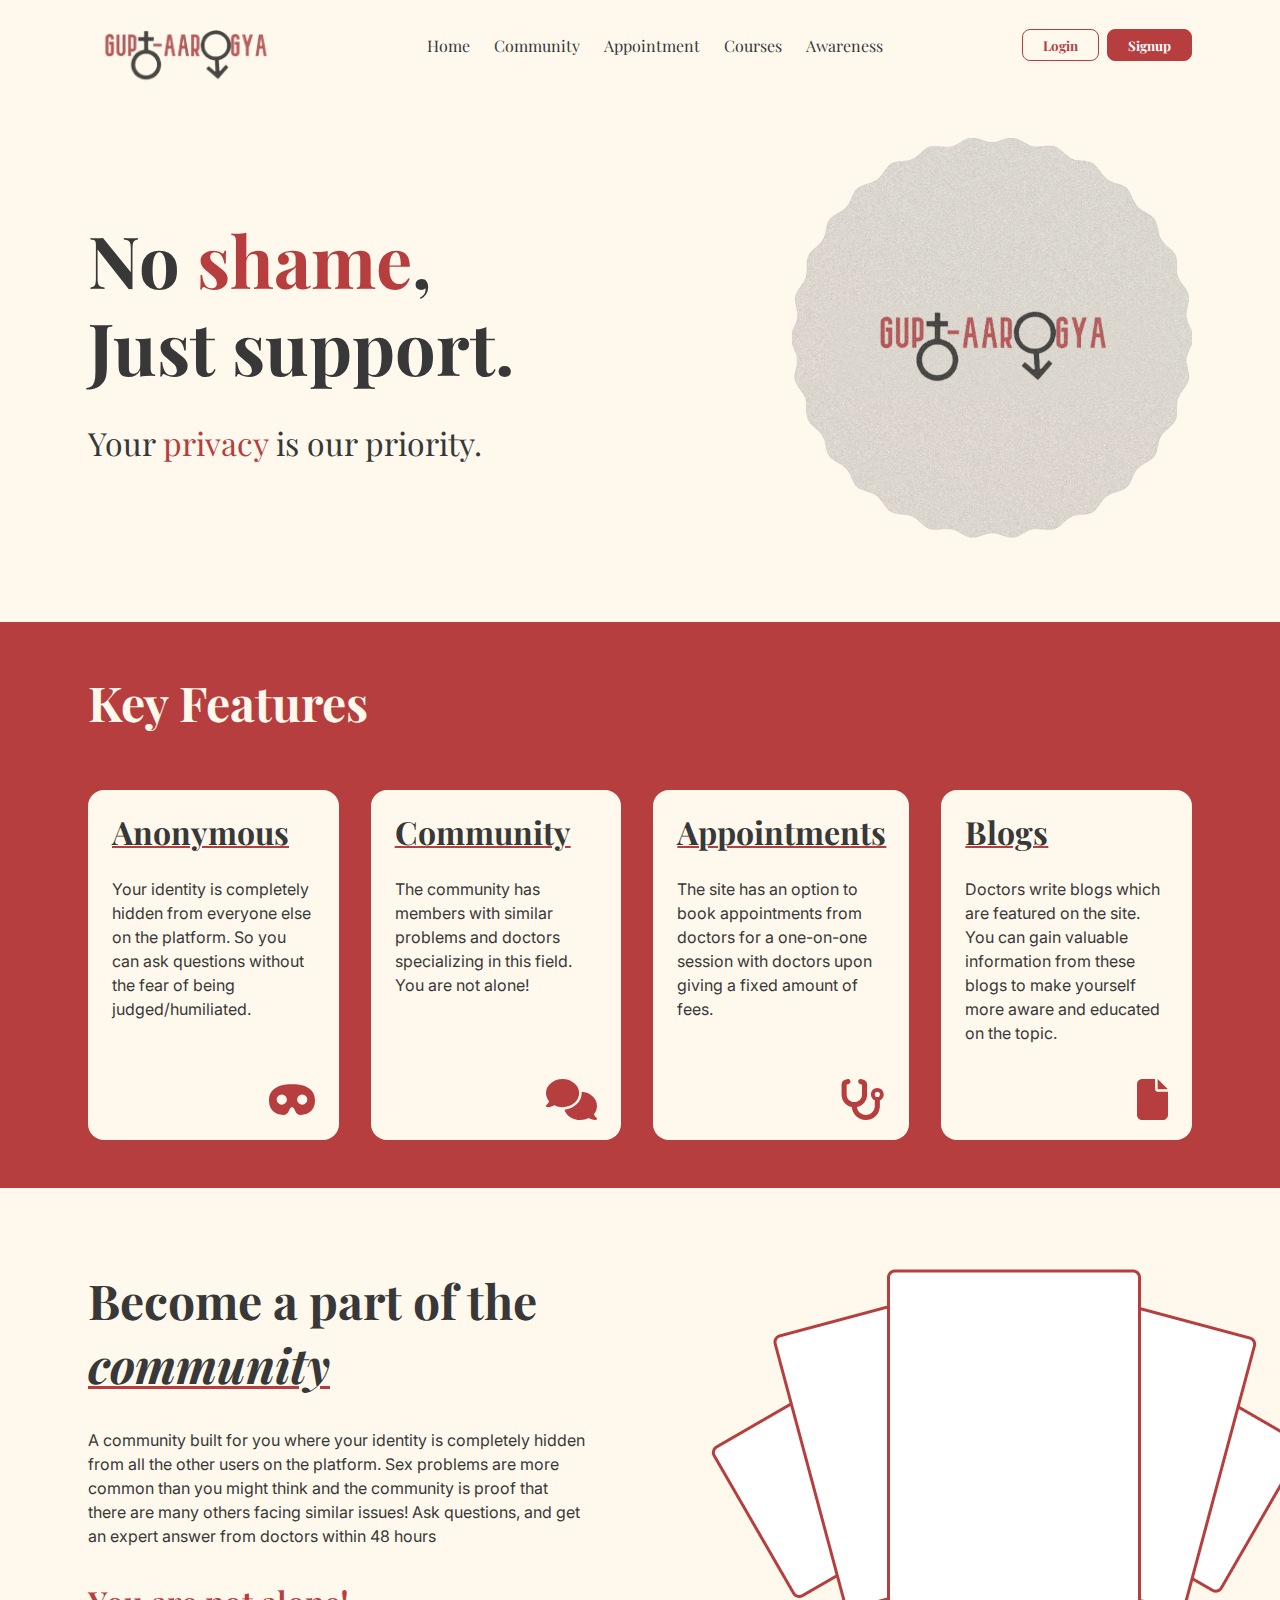
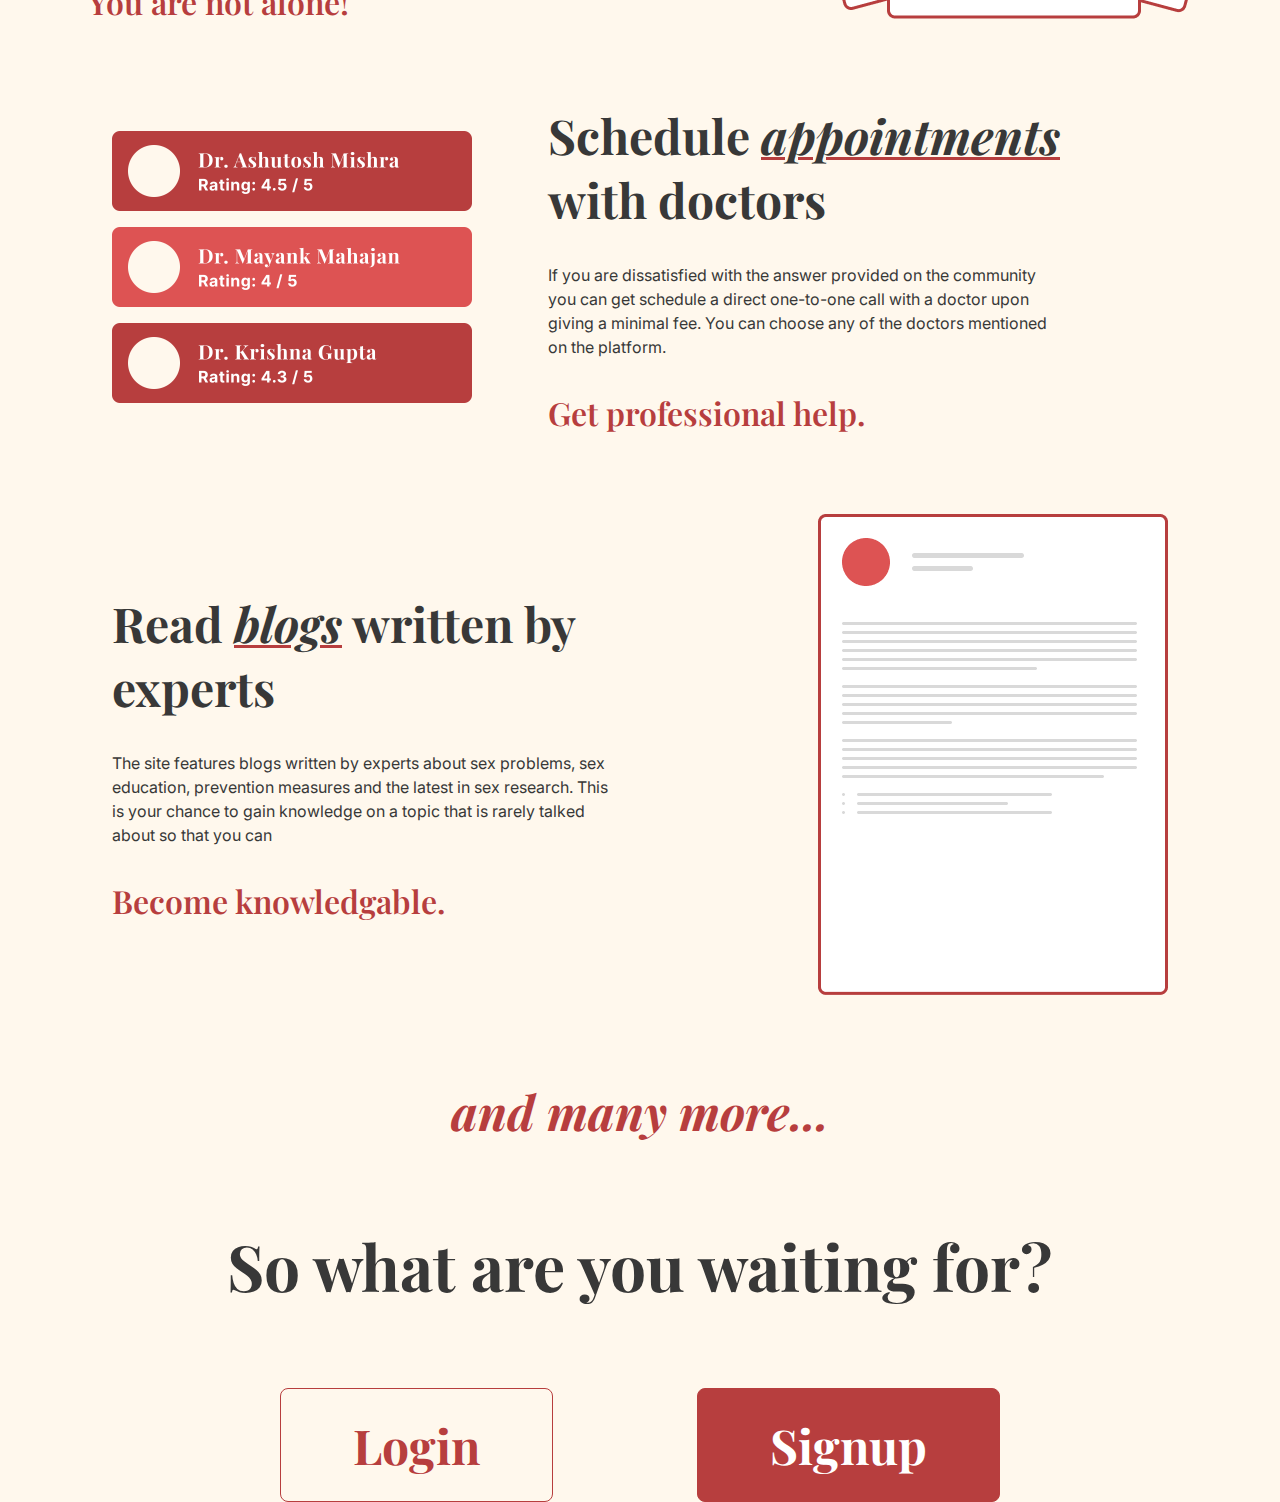
==== index.html @ a77c614d "Rename landing.html to index.html" ====
<!DOCTYPE html>
<html lang="en">
  <head>
    <meta charset="UTF-8" />
    <meta name="viewport" content="width=device-width, initial-scale=1.0" />
    <title>Gupt Aarogya - Landing Page</title>
    <link rel="stylesheet" href="utilities.css" />
    <link rel="stylesheet" href="landing.css" />
    <link rel="stylesheet" href="nav.css" />
  </head>
  <body>
    <!-- Header -->
    <header class="container-lg">
      <!-- Nav bar -->
      <nav class="navbar" id="primary-navbar">
        <img src="assets/images/Logo text.png" alt="Logo" class="logo-text" />
        <ul class="nav-links">
          <a href="#">
            <li id="community" class="nav-link inactive">Home</li>
          </a>
          <a href="#">
            <li id="community" class="nav-link inactive">Community</li>
          </a>
          <a href="#">
            <li id="blog" class="nav-link inactive">Appointment</li>
          </a>
          <a href="#">
            <li id="courses" class="nav-link inactive">Courses</li>
          </a>
          <a href="#">
            <li id="awareness" class="nav-link inactive">Awareness</li>
          </a>
        </ul>
        <ul class="cta-btns">
          <button class="cta-btn login-btn">Login</button>
          <button class="cta-btn signup-btn">Signup</button>
        </ul>
      </nav>
    </header>
    <main>
      <!-- Hero Section -->
      <section class="section-container container-lg" id="hero-section">
        <article class="text">
          <h1 id="display-heading">
            No <span class="highlighted-text">shame</span>, Just support.
          </h1>
          <h2 class="motto">
            Your <span class="highlighted-text">privacy</span> is our priority.
          </h2>
        </article>
        <article class="illustration">
          <img src="assets/images/Logo text.png" class="logo-text" alt="" />
          <img
            class="circle-bg"
            src="assets/images/Logo bg circle.png"
            alt=""
          />
        </article>
      </section>

      <!-- Key Features Section -->
      <section class="container-full-width" id="key-features-section">
        <section class="container-lg" id="key-features">
          <h2 class="section-heading">Key Features</h2>
          <artice class="cards-container">
            <div class="card">
              <h3 class="card-heading">Anonymous</h3>
              <p class="card-text">
                Your identity is completely hidden from everyone else on the
                platform. So you can ask questions without the fear of being
                judged/humiliated.
              </p>
              <img
                class="card-icon"
                src="assets/images/mask-solid.svg"
                alt=""
              />
            </div>
            <div class="card">
              <h3 class="card-heading">Community</h3>
              <p class="card-text">
                The community has members with similar problems and doctors
                specializing in this field. You are not alone!
              </p>
              <img
                class="card-icon"
                src="assets/images/comments-solid.svg"
                alt=""
              />
            </div>
            <div class="card">
              <h3 class="card-heading">Appointments</h3>
              <p class="card-text">
                The site has an option to book appointments from doctors for a
                one-on-one session with doctors upon giving a fixed amount of
                fees.
              </p>
              <img
                class="card-icon"
                src="assets/images/stethoscope-solid.svg"
                alt=""
              />
            </div>
            <div class="card">
              <h3 class="card-heading">Blogs</h3>
              <p class="card-text">
                Doctors write blogs which are featured on the site. You can gain
                valuable information from these blogs to make yourself more
                aware and educated on the topic.
              </p>
              <img
                class="card-icon"
                src="assets/images/file-solid.svg"
                alt=""
              />
            </div>
          </artice>
        </section>
      </section>

      <!-- Community Section -->
      <section class="section-container container-lg" id="community-section">
        <article class="text">
          <h2 class="section-heading">
            Become a part of the
            <i><span class="underlined-text">community</span></i>
          </h2>
          <p class="section-desc">
            A community built for you where your identity is completely hidden
            from all the other users on the platform. Sex problems are more
            common than you might think and the community is proof that there
            are many others facing similar issues! Ask questions, and get an
            expert answer from doctors within 48 hours
          </p>
          <h3 class="section-summary">You are not alone!</h3>
        </article>
        <article class="illustration">
          <img src="assets/images/Community Cards.png" alt="" />
        </article>
      </section>

      <!-- Appointments Section -->
      <section
        class="padded-container section-container container-lg"
        id="appointments-section"
      >
        <article class="illustration">
          <img src="assets/images/Appointments.png" alt="" />
        </article>
        <article class="text">
          <h2 class="section-heading">
            Schedule
            <i><span class="underlined-text">appointments</span></i> with
            doctors
          </h2>
          <p class="section-desc">
            If you are dissatisfied with the answer provided on the community
            you can get schedule a direct one-to-one call with a doctor upon
            giving a minimal fee. You can choose any of the doctors mentioned on
            the platform.
          </p>
          <h3 class="section-summary">Get professional help.</h3>
        </article>
      </section>

      <!-- Blog Section -->
      <section
        class="padded-container section-container container-lg"
        id="blogs-section"
      >
        <article class="text">
          <h2 class="section-heading">
            Read
            <i><span class="underlined-text">blogs</span></i> written by experts
          </h2>
          <p class="section-desc">
            The site features blogs written by experts about sex problems, sex
            education, prevention measures and the latest in sex research. This
            is your chance to gain knowledge on a topic that is rarely talked
            about so that you can
          </p>
          <h3 class="section-summary">Become knowledgable.</h3>
        </article>
        <article class="illustration">
          <img src="assets/images/Blog.png" alt="" />
        </article>
      </section>

      <i
        ><h2
          class="section-heading highlighted-text"
          style="text-align: center; width: 100%"
        >
          and many more...
        </h2></i
      >

      <h2 class="cta-text">So what are you waiting for?</h2>
      <ul class="cta-btns final-cta">
        <button class="cta-btn login-btn">Login</button>
        <button class="cta-btn signup-btn">Signup</button>
      </ul>
    </main>
    <footer></footer>

    <script src="script.js"></script>
  </body>
</html>
---- utilities.css ----
.container-lg {
  /* background-color: rgba(255, 0, 0, 0.135); */
  margin-inline: auto;
  max-width: 1120px;
  padding-inline: 0.5rem;
}

.container-full-width {
  margin: 0;
  width: 100vw;
}
---- landing.css ----
@import url("https://fonts.googleapis.com/css2?family=Playfair+Display:ital,wght@0,400..900;1,400..900&display=swap");
@import url("https://fonts.googleapis.com/css2?family=Inter:wght@100..900&display=swap");
/* CSS RESET */
* {
  margin: 0;
  padding: 0;
  box-sizing: border-box;
}

h1,
h2,
h3,
button {
  font-family: "Playfair Display", serif;
}

p {
  font-family: "Inter", sans-serif;
}

ol,
ul {
  list-style: none;
}
a {
  text-decoration: none;
  color: var(--dark-text-color);
  font-family: "Playfair Display", serif;
}
/* Variables */
:root {
  --color-primary: #b73e3e;
  --color-secondary: #dd5353;
  --color-neutral-100: #fff8ed;
  --color-neutral-900: #383838;
  --bg-color: var(--color-neutral-100);
  --light-text-color: var(--color-neutral-100);
  --dark-text-color: var(--color-neutral-900);
  --highlighted-text-color: var(--color-primary);

  --fs-xl: 4.5rem;
  --fs-large: 3rem;
  --fs-med: 2rem;
  --fs-regular: 1rem;

  --fs-display: var(--fs-xl);
  --fs-heading: var(--fs-large);
  --fs-subheading: var(--fs-med);
  --fs-text: var(--fs-regular);

  --fw-heading: 700;
  --fw-subheading: 700;
  --fw-text: 400;
}

/* ---------------------------------------------------------------------------------- */

/* Landing Page */

html {
  min-height: 100vh;
  width: 100vw;
}

body {
  min-width: fit-content;
  width: 100%;
  height: 100%;
  color: var(--dark-text-color);
  background-color: var(--bg-color);
}

p {
  line-height: 150%;
}

.section-container {
  display: flex;
  justify-content: space-between;
  align-items: center;
  margin-bottom: 5rem;
}

.padded-container {
  /* max-width: 1056px; */
  padding-inline: 2rem;
}

.section-container .text {
  display: flex;
  flex-direction: column;
  gap: 2rem;
}

.section-heading {
  font-size: var(--fs-heading);
  font-weight: var(--fw-heading);
  width: 20ch;
}

.section-container .section-desc {
  font-size: var(--fs-text);
  font-weight: var(--fw-text);
  width: 50ch;
}

.section-container .section-summary {
  font-size: var(--fs-med);
  font-weight: 600;
  color: var(--color-primary);
}

.highlighted-text {
  color: var(--color-primary);
}

.underlined-text {
  text-decoration: var(--color-primary) underline 3px;
}

/* Header and Nav */
nav {
  display: flex;
  justify-content: space-between;
  align-items: center;
}

img.logo-text {
  width: 200px;
  object-fit: cover;
}

.nav-links {
  display: flex;
  justify-content: center;
  flex-wrap: wrap;
  gap: 1.5rem;
}

.active {
  color: var(--color-secondary);
  text-decoration: underline;
}

.cta-btns {
  display: flex;
  gap: 0.5rem;
}

.cta-btn {
  border: 1px solid var(--color-primary);
  border-radius: 8px;
  padding: 0.5em 1.5em;
  font-weight: var(--fw-heading);
}

.login-btn {
  color: var(--color-primary);
  background-color: transparent;
}

.signup-btn {
  color: white;
  background-color: var(--color-primary);
}

/* Main Section */

/* Hero Section */

#hero-section {
  margin-top: 3rem;
}

#display-heading {
  width: 10ch;
  font-size: var(--fs-display);
  font-weight: var(--fw-heading);
  line-height: 120%;
}

.motto {
  font-size: var(--fs-med);
  font-weight: var(--fw-text);
}

.illustration {
  position: relative;
}

.illustration .logo-text {
  z-index: 2;
  width: 280px;
  position: absolute;
  left: 51%;
  top: 48%;
  transform: translate(-50%, -50%);
}

.circle-bg {
  animation: 25s linear rotate infinite;
  width: 400px;
  object-fit: contain;
}

/* Key Features Section */
#key-features-section {
  background-color: var(--color-primary);
  padding-block: 3rem;
  margin-bottom: 5rem;
}

#key-features-section .section-heading {
  color: var(--light-text-color);
}

.cards-container {
  margin-top: 3.5rem;
  display: flex;
  justify-content: space-between;
  gap: 2rem;
}

.card {
  position: relative;
  width: 256px;
  height: 350px;
  background-color: var(--color-neutral-100);
  padding: 1.25rem 1.5rem;
  border-radius: 1rem;
}

.card-heading {
  font-size: var(--fs-med);
  text-decoration: underline var(--color-primary) 2px;
  margin-bottom: 1.5rem;
}

.card-icon {
  position: absolute;
  bottom: 1.25rem;
  right: 1.5rem;
  height: 41px;
}

/* Appointments */
#appointments-section img {
  width: 360px;
  object-fit: contain;
}

.cta-text {
  text-align: center;
  font-size: 4rem;
  margin-block: 5rem;
}

.final-cta {
  gap: 9rem;
  justify-content: center;
}

.final-cta button {
  font-size: 3rem;
}

/* Animations */
@keyframes rotate {
  from {
    transform: rotate(0deg);
  }
  to {
    transform: rotate(360deg);
  }
}
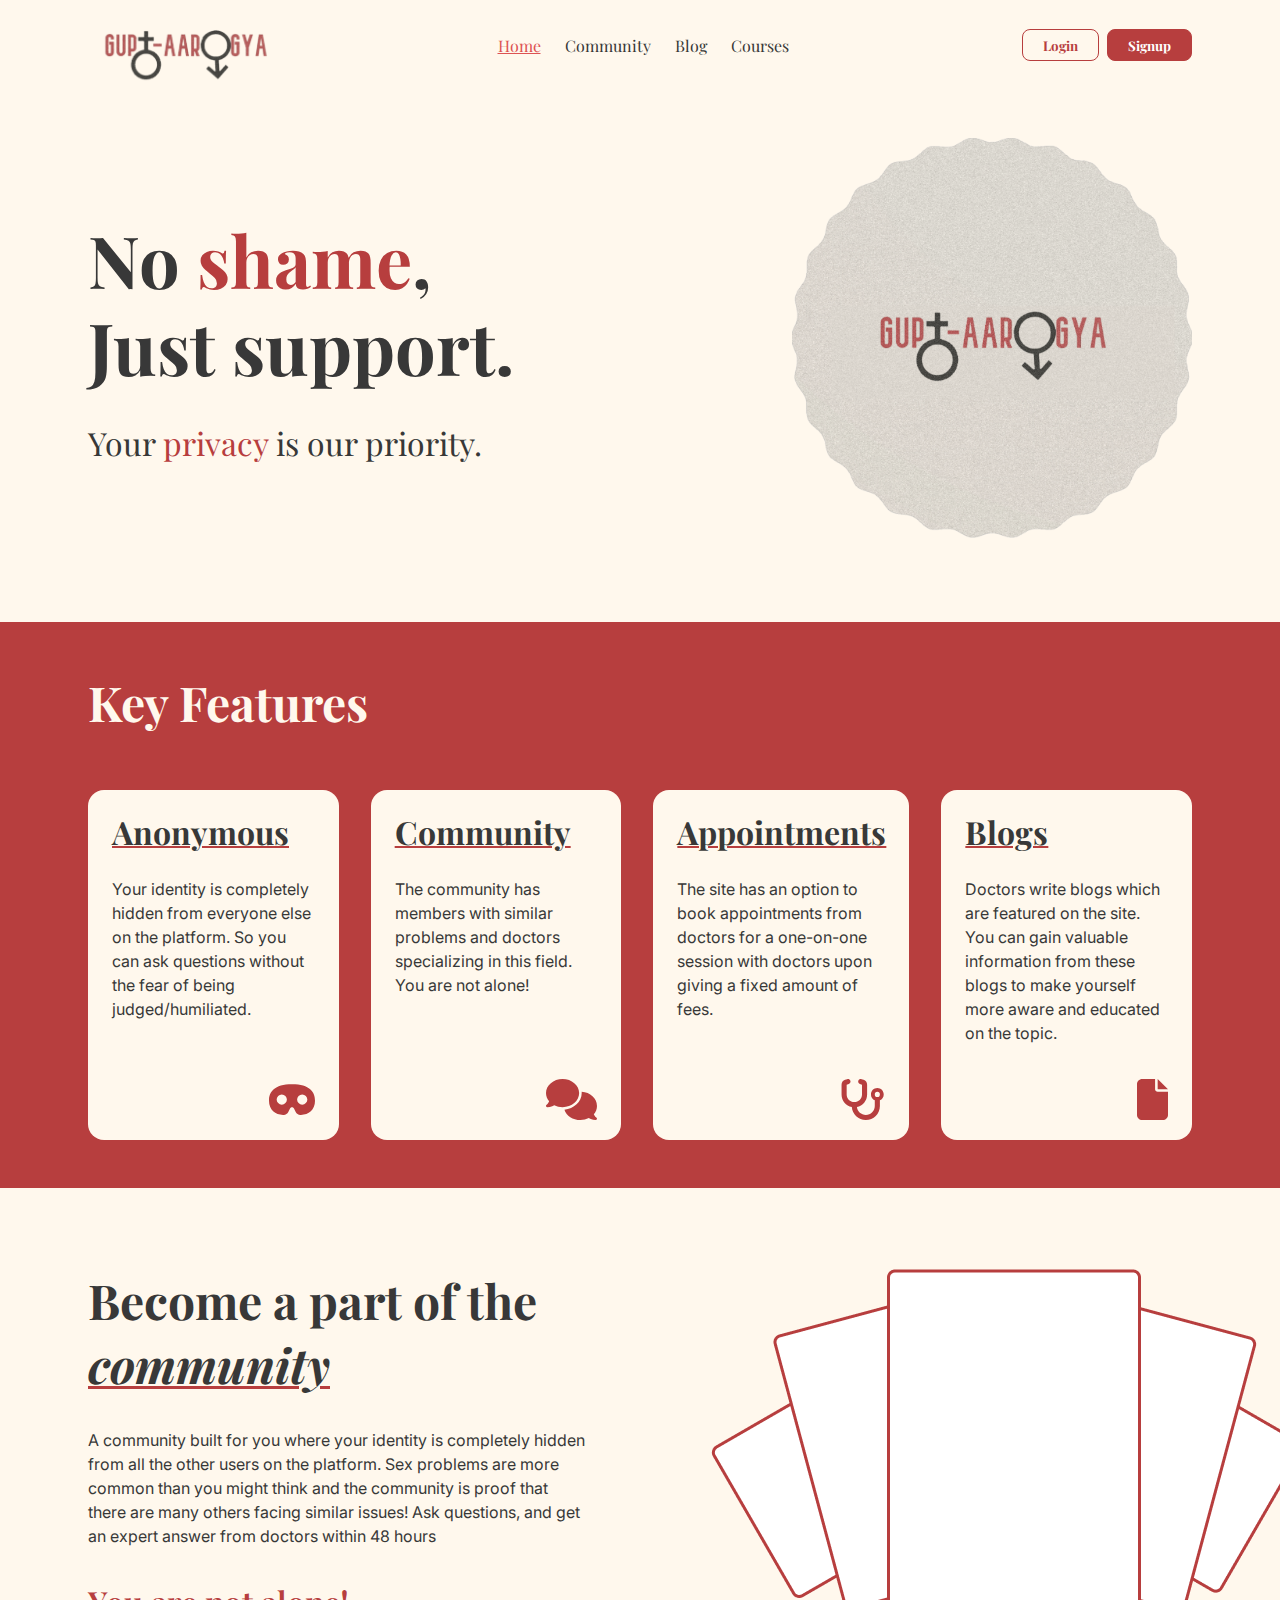
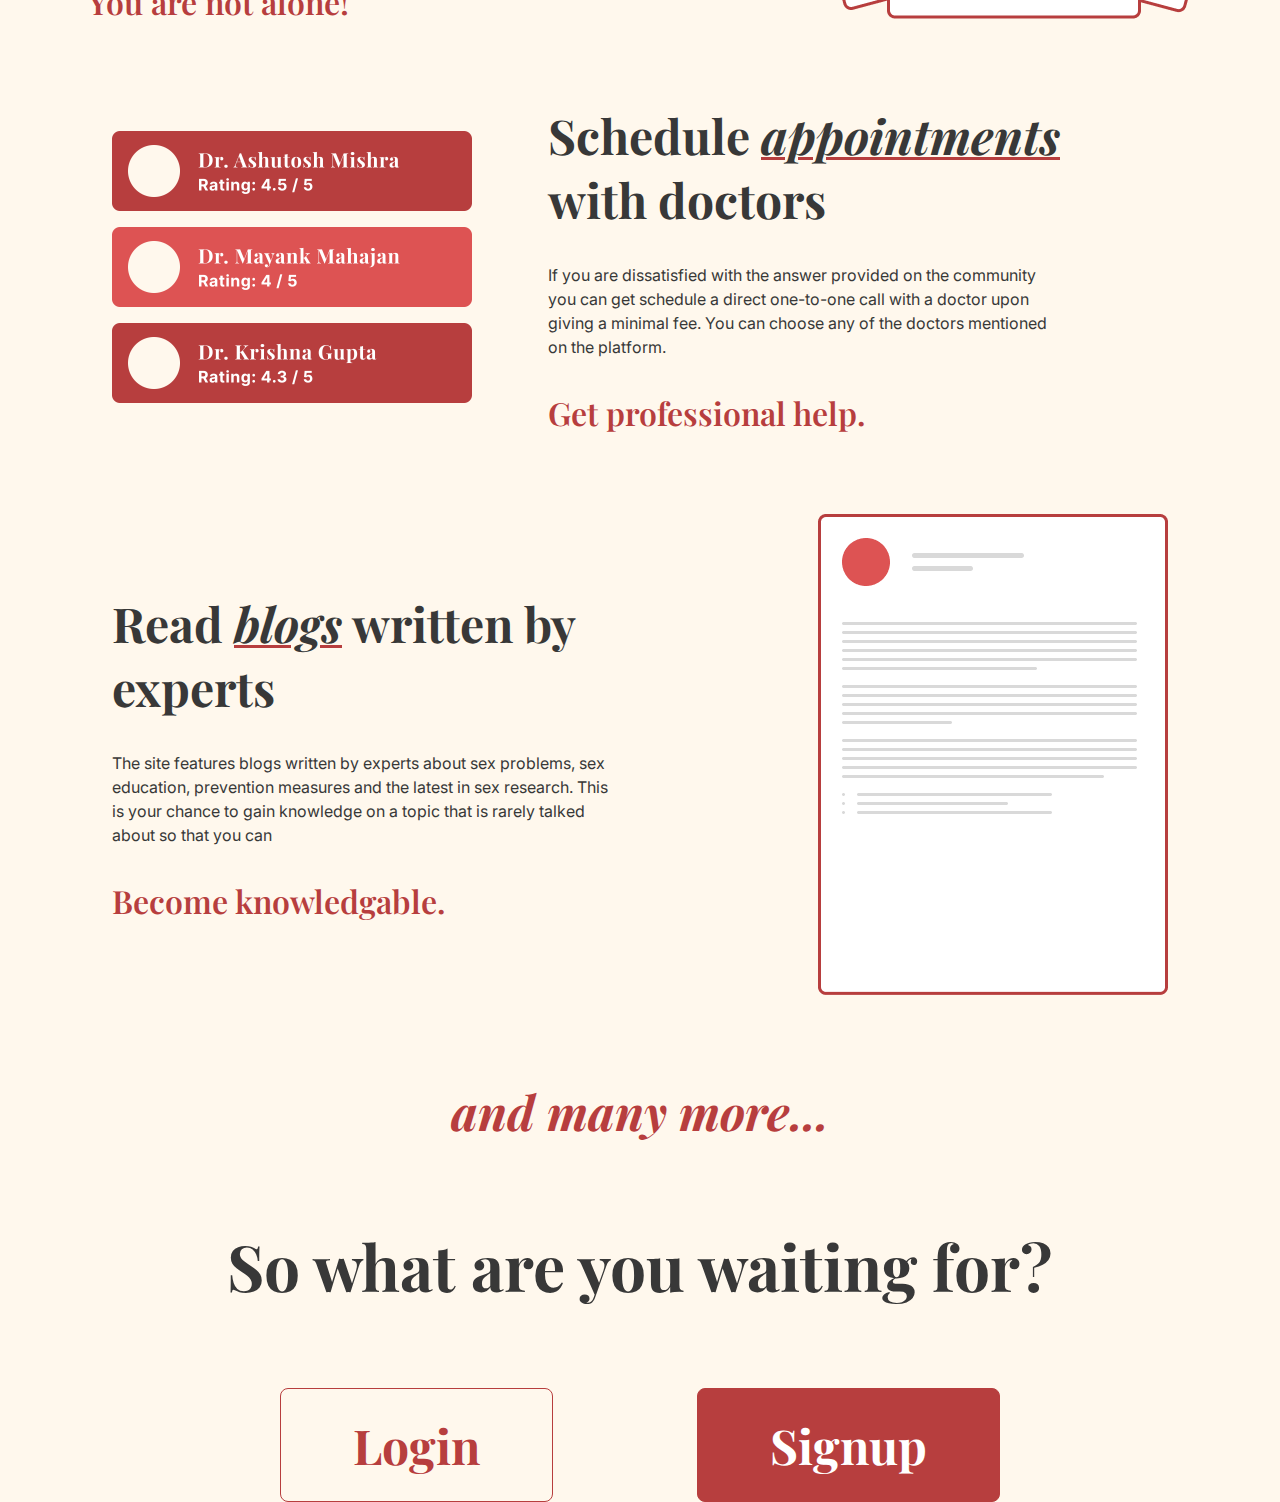
==== commit bafa1f6c: "Update index.html" ====
--- a/index.html
+++ b/index.html
@@ -16,20 +16,18 @@
         <img src="assets/images/Logo text.png" alt="Logo" class="logo-text" />
         <ul class="nav-links">
           <a href="#">
-            <li id="community" class="nav-link inactive">Home</li>
+            <li id="home" class="nav-link active">Home</li>
           </a>
           <a href="#">
             <li id="community" class="nav-link inactive">Community</li>
           </a>
           <a href="#">
-            <li id="blog" class="nav-link inactive">Appointment</li>
+            <li id="blog" class="nav-link inactive">Blog</li>
           </a>
           <a href="#">
             <li id="courses" class="nav-link inactive">Courses</li>
           </a>
-          <a href="#">
-            <li id="awareness" class="nav-link inactive">Awareness</li>
-          </a>
+          <div id="google_translate_element"></div>
         </ul>
         <ul class="cta-btns">
           <button class="cta-btn login-btn">Login</button>
@@ -202,7 +200,23 @@
       </ul>
     </main>
     <footer></footer>
-
+    <script type="text/javascript">
+      // <![CDATA[
+      function googleTranslateElementInit() {
+        new google.translate.TranslateElement(
+          {
+            pageLanguage: "en",
+            layout: google.translate.TranslateElement.InlineLayout.SIMPLE,
+          },
+          "google_translate_element"
+        );
+      }
+      // ]]>
+    </script>
+    <script
+      src="//translate.google.com/translate_a/element.js?cb=googleTranslateElementInit"
+      type="text/javascript"
+    ></script>
     <script src="script.js"></script>
   </body>
 </html>
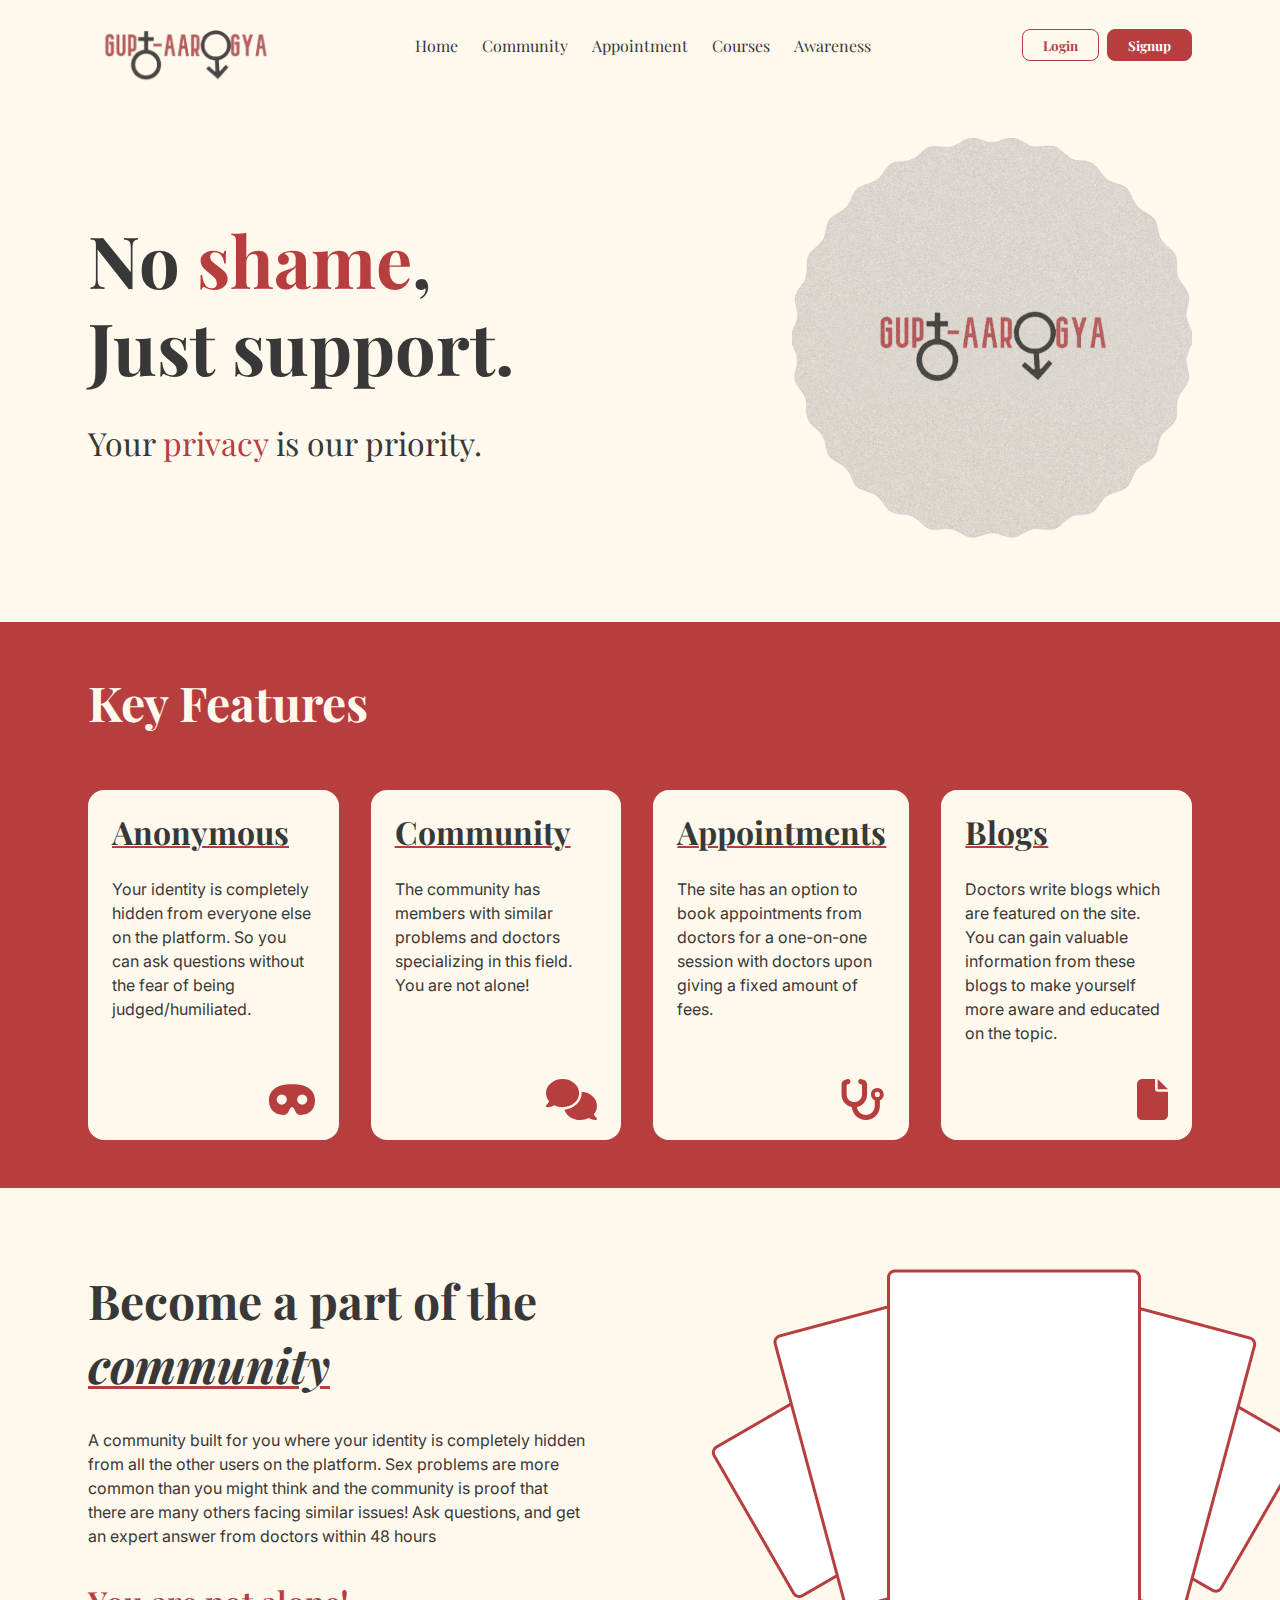
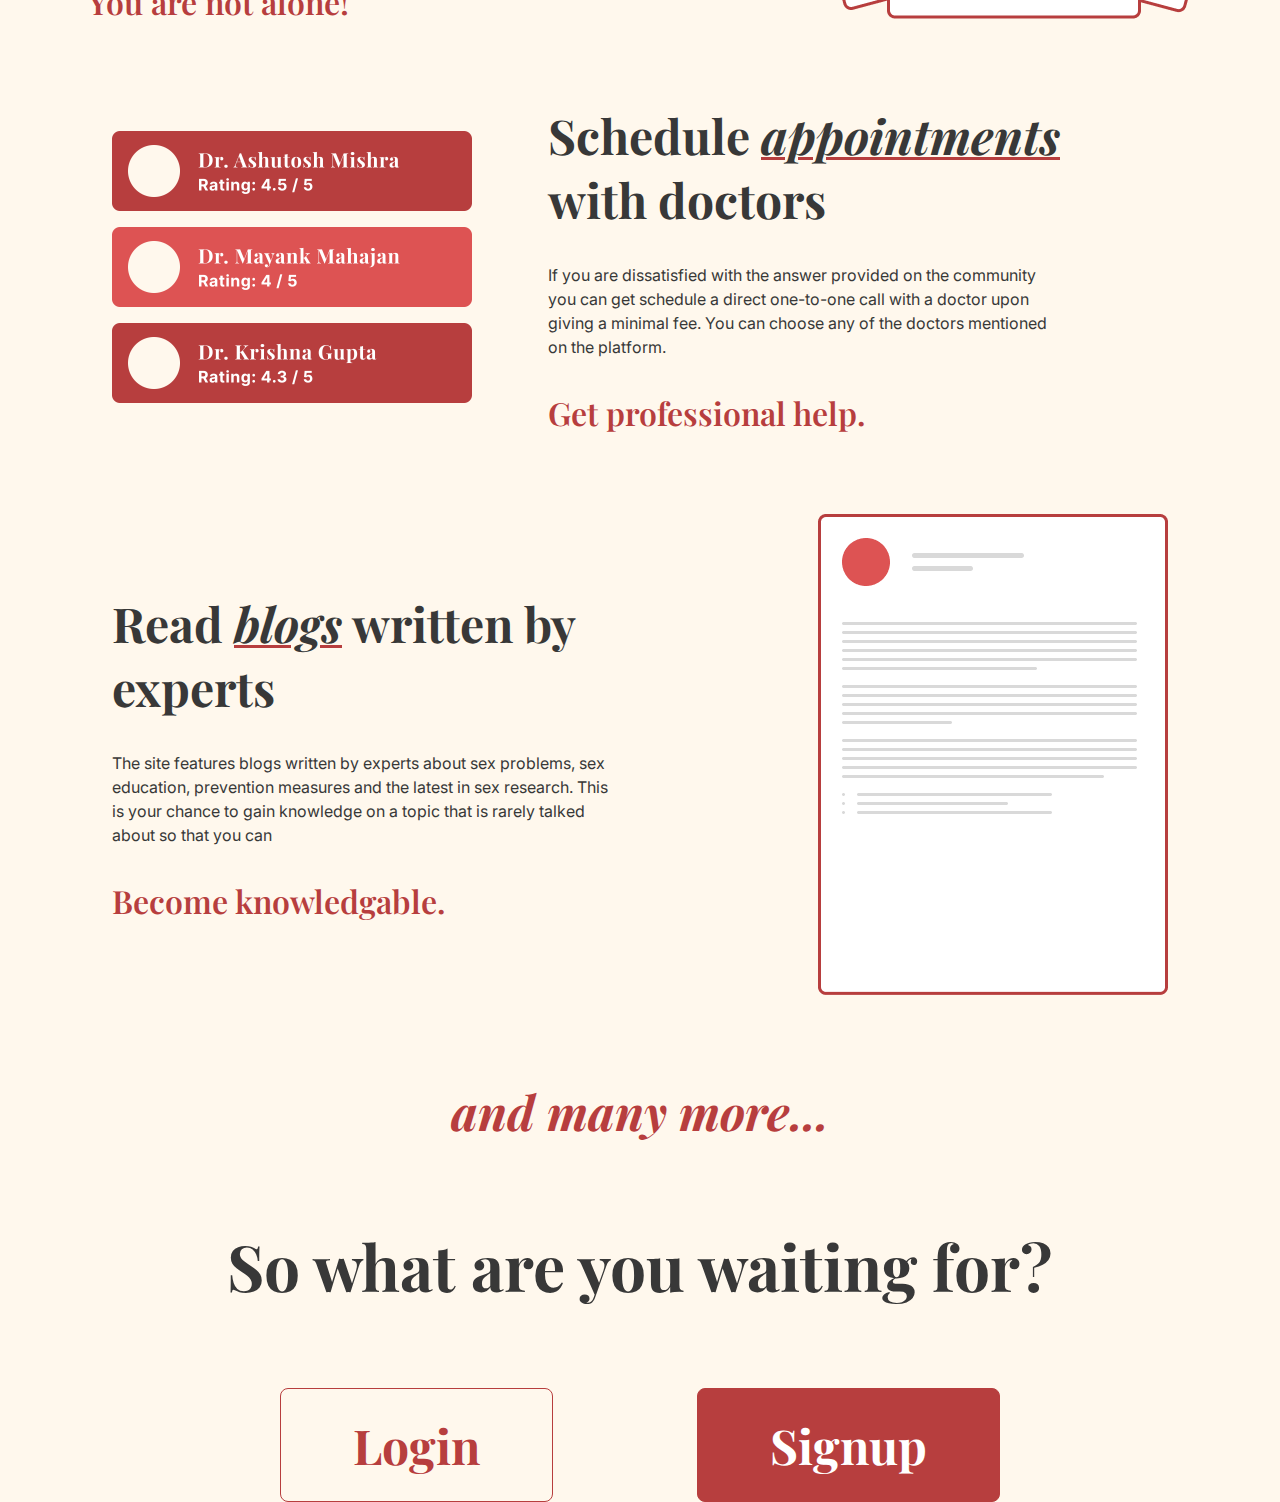
==== commit bf0c8732: "Update index.html" ====
--- a/index.html
+++ b/index.html
@@ -16,16 +16,19 @@
         <img src="assets/images/Logo text.png" alt="Logo" class="logo-text" />
         <ul class="nav-links">
           <a href="#">
-            <li id="home" class="nav-link active">Home</li>
-          </a>
-          <a href="#">
+            <li id="community" class="nav-link inactive">Home</li>
+          </a>
+          <a href="Community/community.htnml>
             <li id="community" class="nav-link inactive">Community</li>
           </a>
-          <a href="#">
-            <li id="blog" class="nav-link inactive">Blog</li>
-          </a>
-          <a href="#">
+          <a href="Appointment/APPOINTMENT.html">
+            <li id="blog" class="nav-link inactive">Appointment</li>
+          </a>
+          <a href="courses/courses.html">
             <li id="courses" class="nav-link inactive">Courses</li>
+          </a>
+          <a href="AWARENESS/official.html">
+            <li id="awareness" class="nav-link inactive">Awareness</li>
           </a>
           <div id="google_translate_element"></div>
         </ul>
@@ -200,8 +203,9 @@
       </ul>
     </main>
     <footer></footer>
+    
     <script type="text/javascript">
-      // <![CDATA[
+      
       function googleTranslateElementInit() {
         new google.translate.TranslateElement(
           {
@@ -211,12 +215,11 @@
           "google_translate_element"
         );
       }
-      // ]]>
     </script>
     <script
       src="//translate.google.com/translate_a/element.js?cb=googleTranslateElementInit"
       type="text/javascript"
-    ></script>
+    ></script>
     <script src="script.js"></script>
   </body>
 </html>
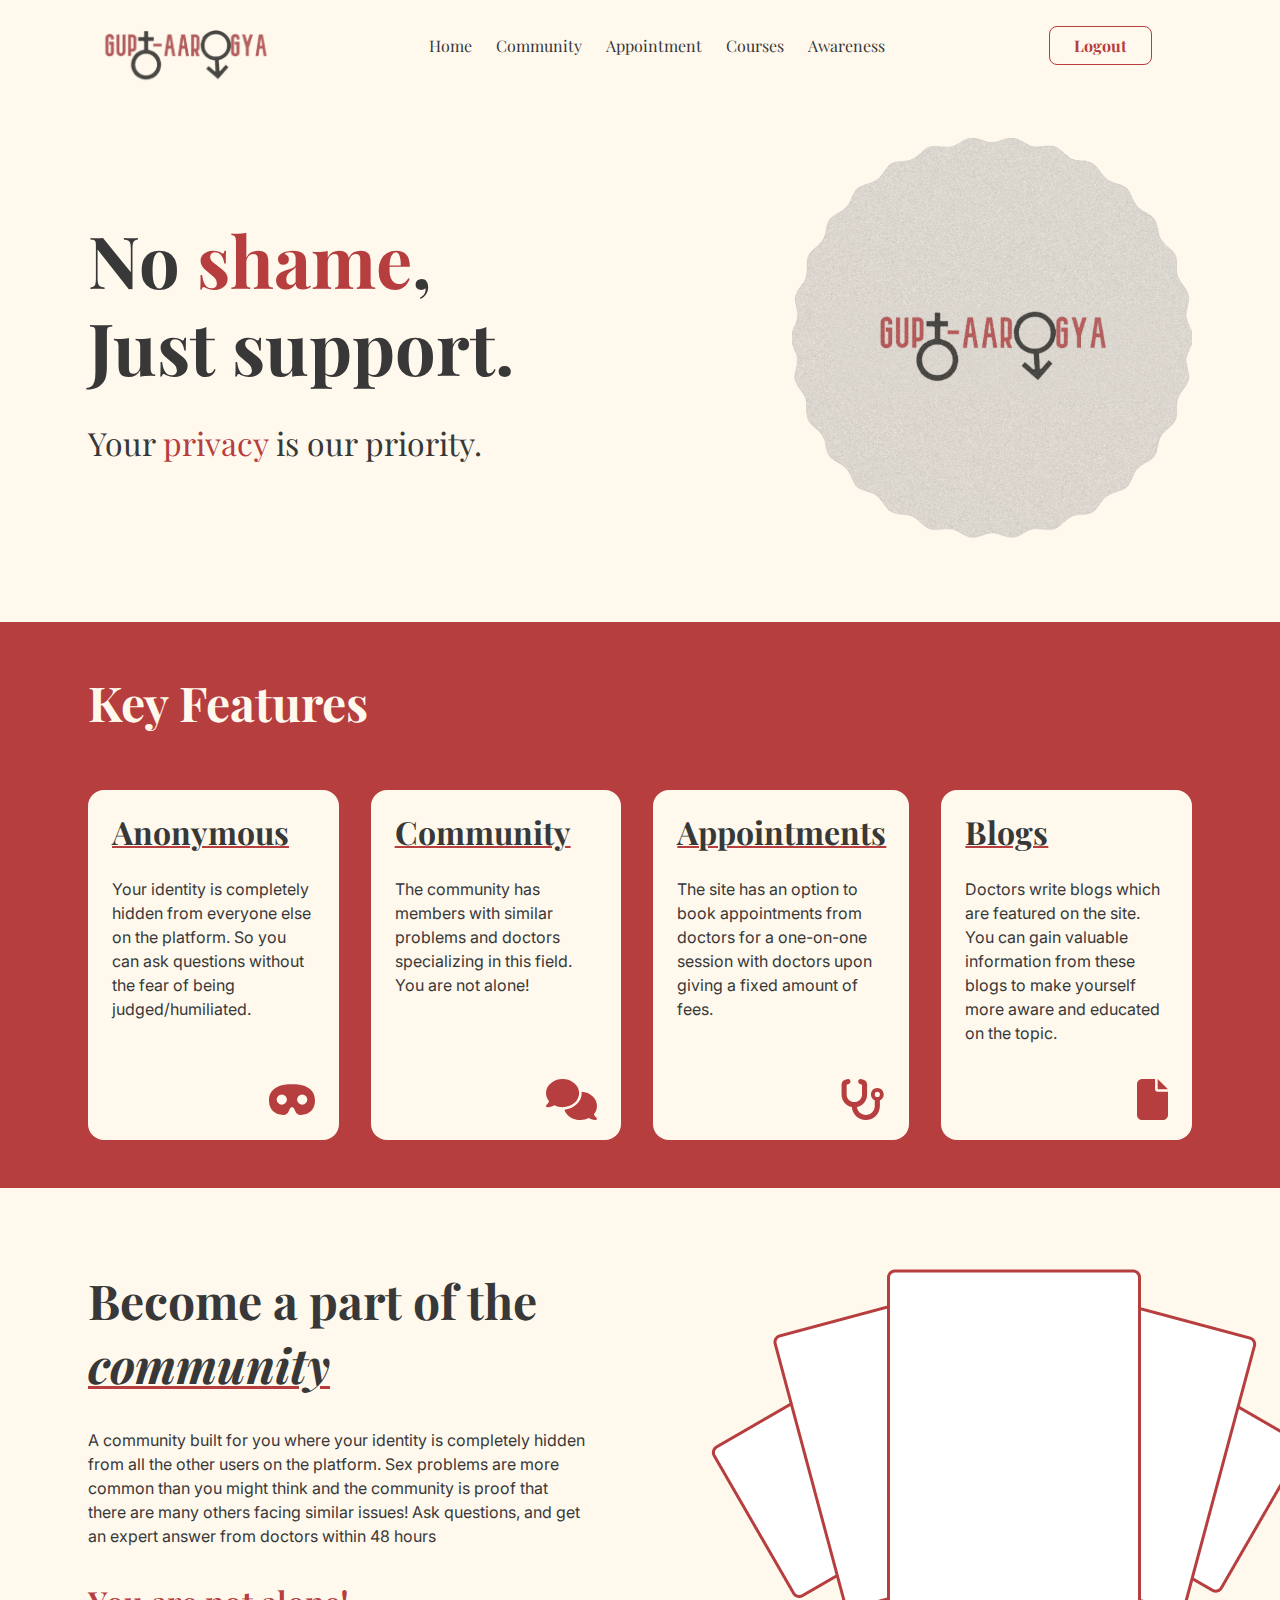
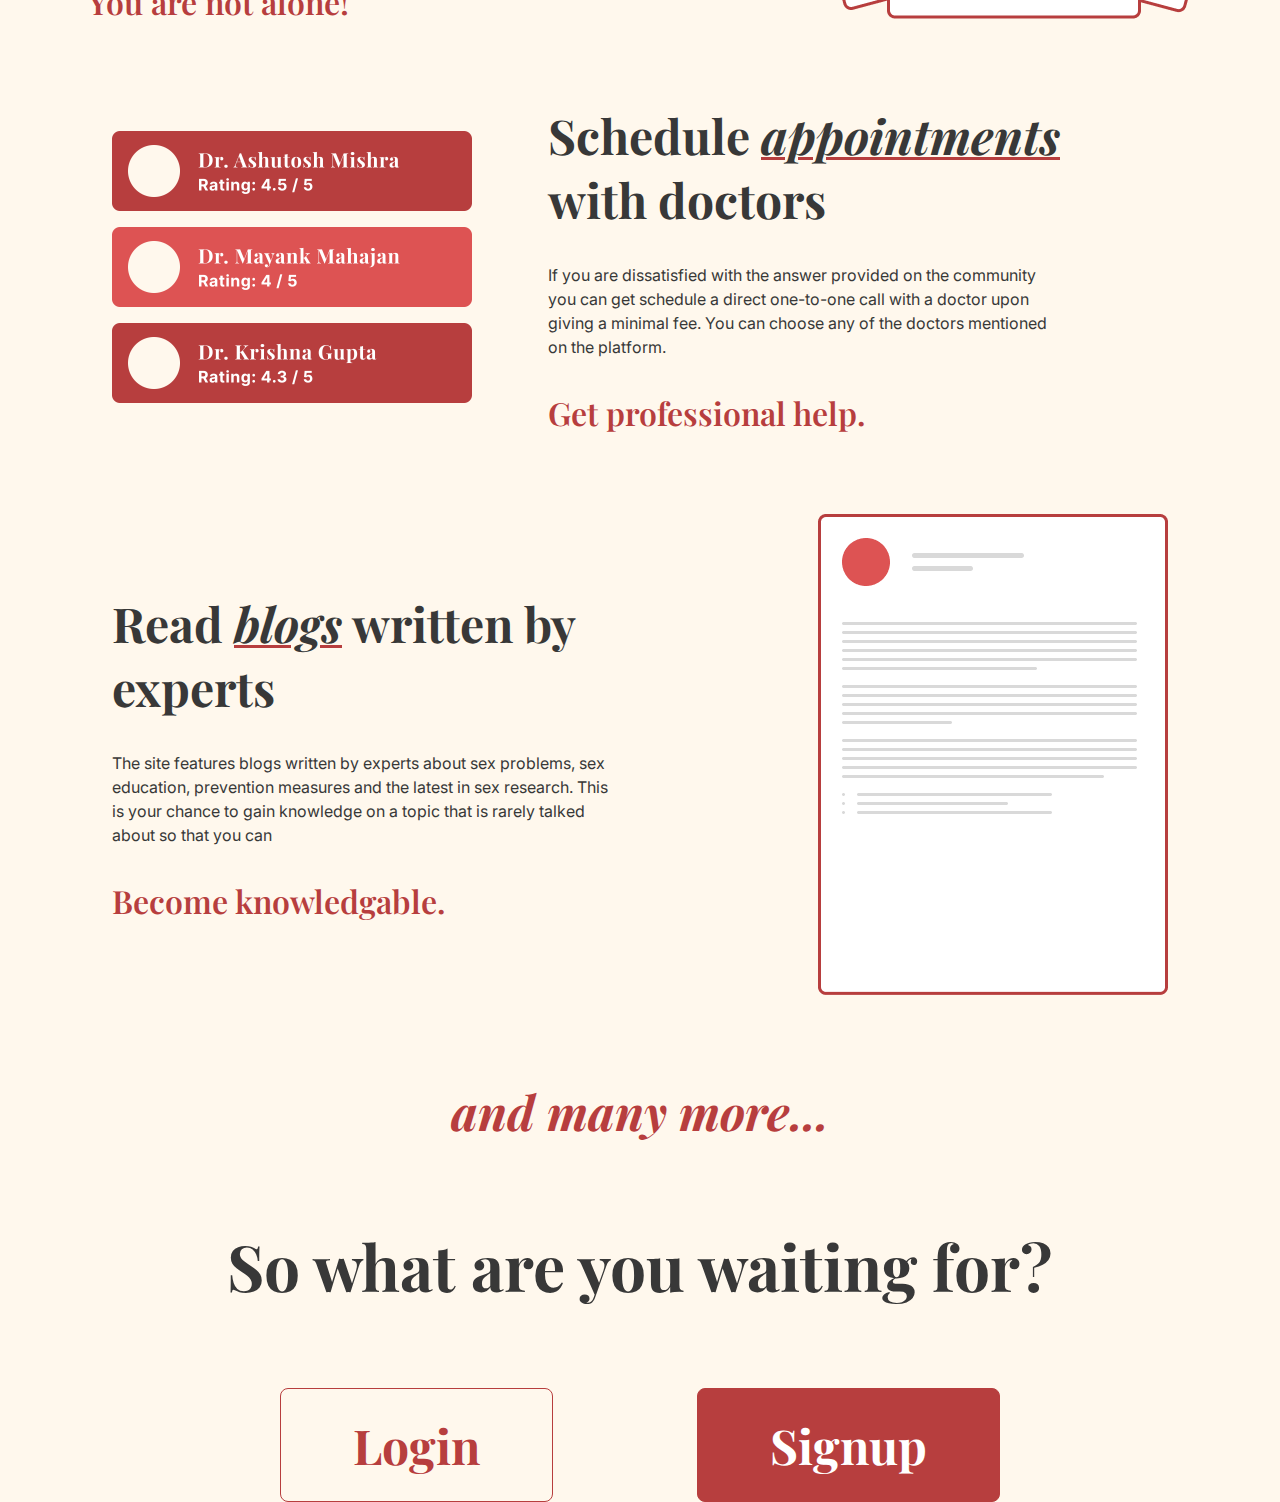
==== commit 29b99eee: "Update index.html" ====
--- a/index.html
+++ b/index.html
@@ -33,9 +33,8 @@
           <div id="google_translate_element"></div>
         </ul>
         <ul class="cta-btns">
-          <button class="cta-btn login-btn">Login</button>
-          <button class="cta-btn signup-btn">Signup</button>
-        </ul>
+          <a button class="cta-btn login-btn" href="login.html">Logout</button></a>
+          </ul>
       </nav>
     </header>
     <main>
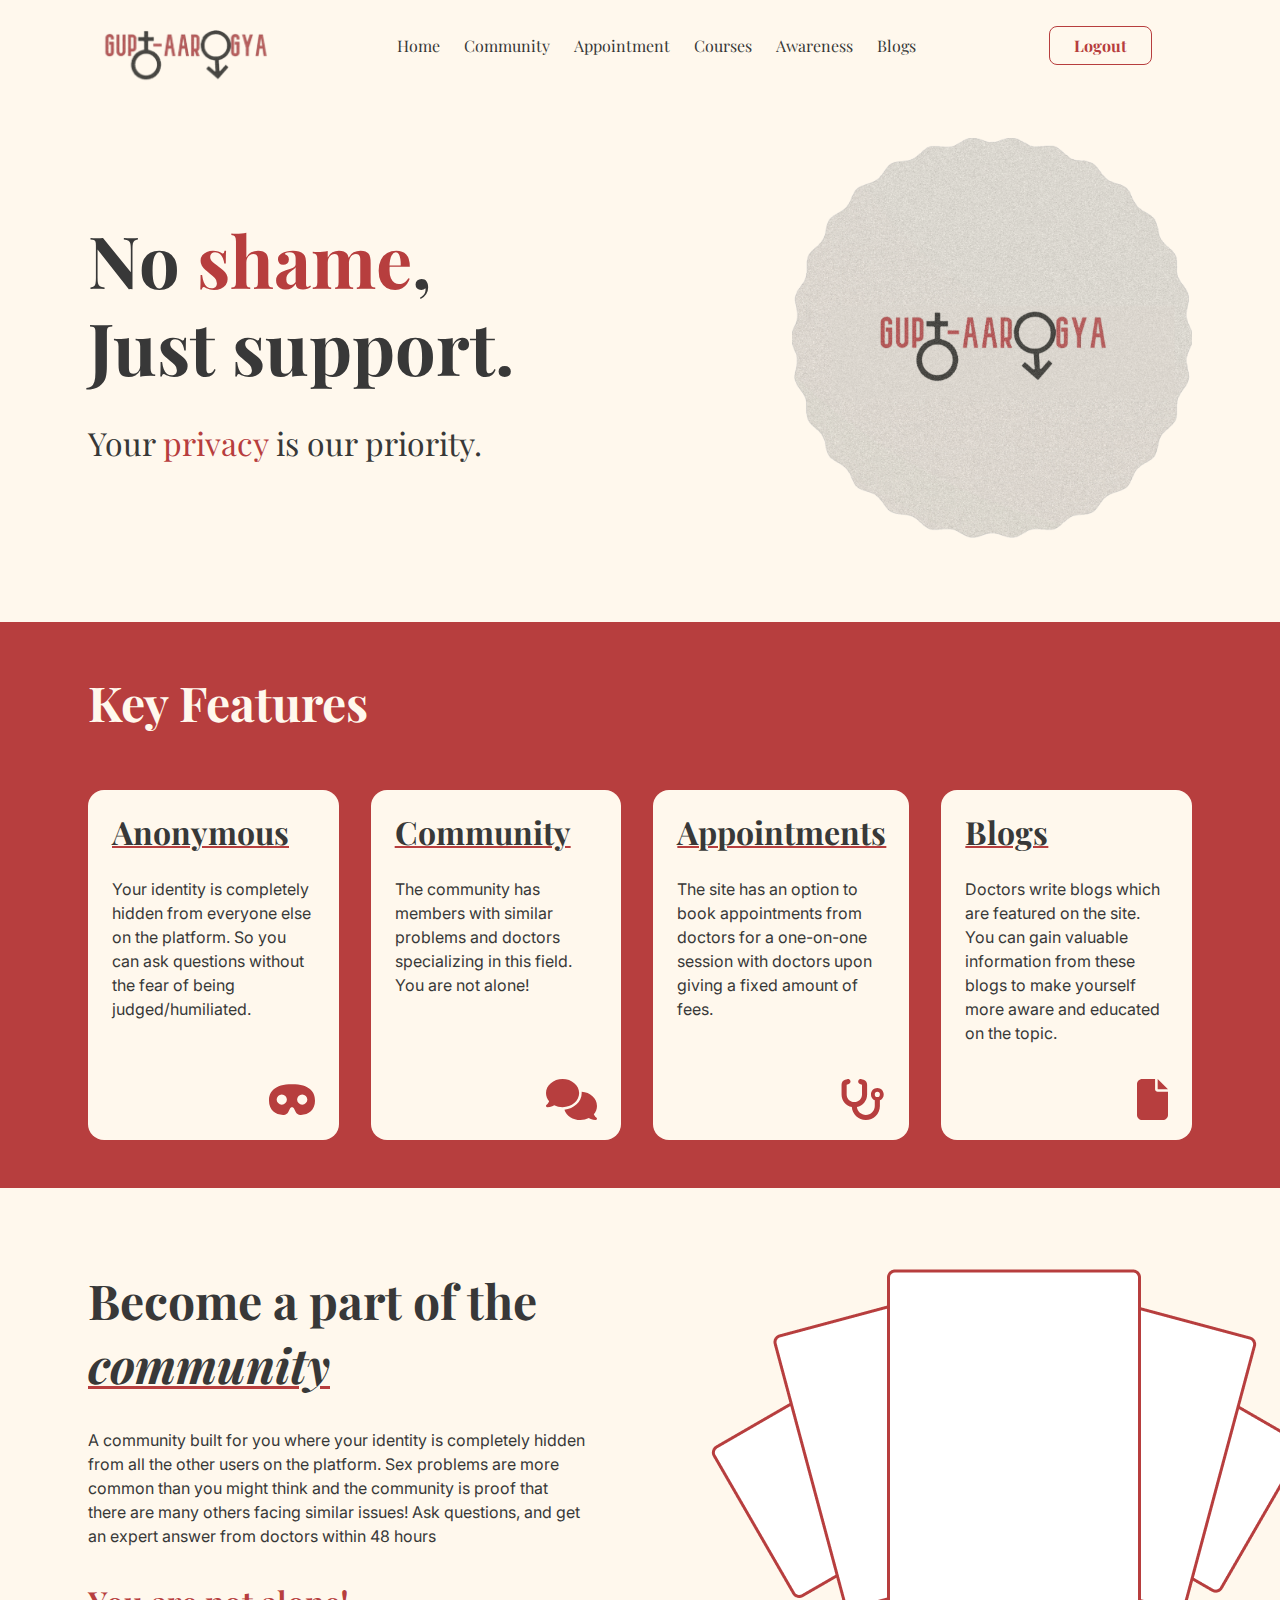
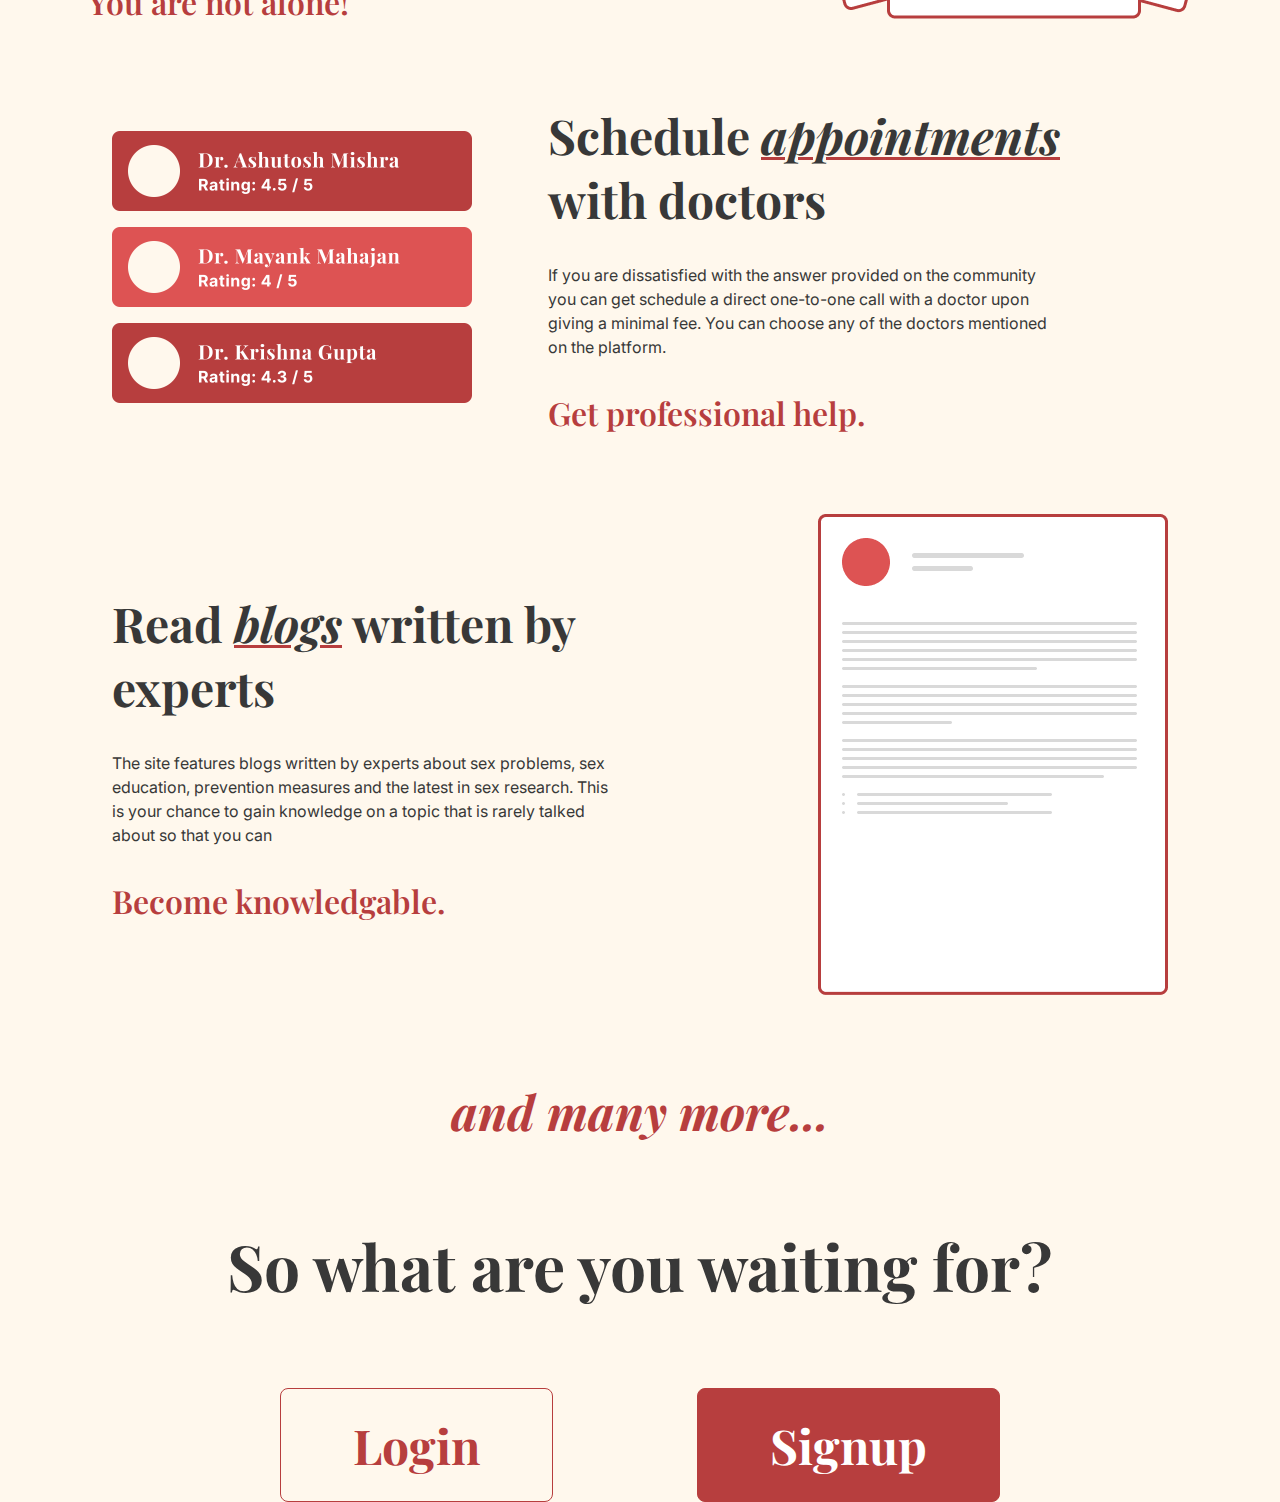
==== commit 7d9f4058: "Update index.html" ====
--- a/index.html
+++ b/index.html
@@ -29,6 +29,9 @@
           </a>
           <a href="AWARENESS/official.html">
             <li id="awareness" class="nav-link inactive">Awareness</li>
+          </a>
+            <a href="BLOGS/blog.html">
+            <li id="blogs" class="nav-link inactive">Blogs</li>
           </a>
           <div id="google_translate_element"></div>
         </ul>
